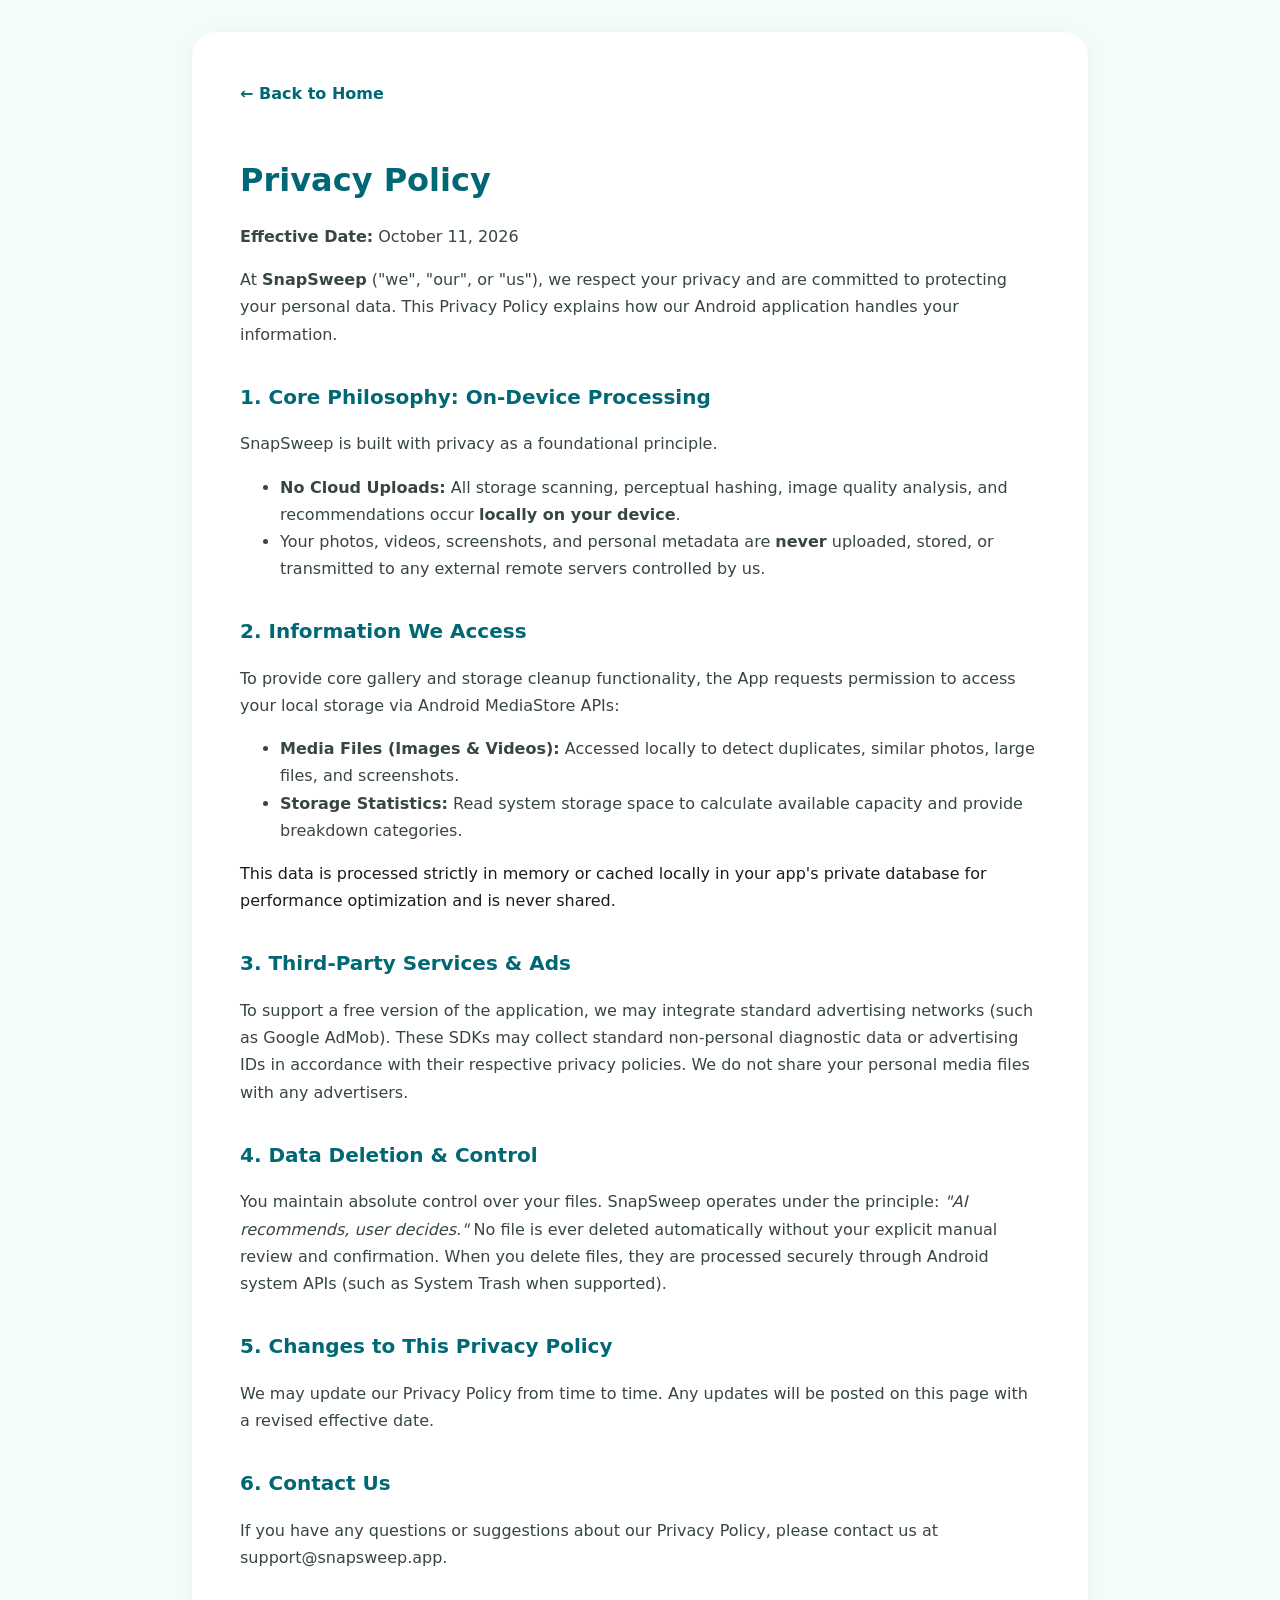
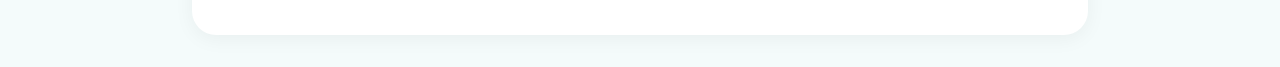
==== privacy.html @ 36ab7f23 "Create privacy.html" ====
<!DOCTYPE html>
<html lang="en">
<head>
    <meta charset="UTF-8">
    <meta name="viewport" content="width=device-width, initial-scale=1.0">
    <title>Privacy Policy — SnapSweep</title>
    <style>
        :root {
            --primary: #006874;
            --surface: #f4fbfb;
            --on-surface: #191c1d;
            --outline: #6f7979;
        }
        body {
            font-family: system-ui, -apple-system, BlinkMacSystemFont, 'Segoe UI', Roboto, sans-serif;
            background-color: var(--surface);
            color: var(--on-surface);
            margin: 0;
            padding: 2rem 1rem;
            line-height: 1.7;
        }
        .container {
            max-width: 800px;
            margin: 0 auto;
            background: white;
            padding: 3rem;
            border-radius: 24px;
            box-shadow: 0 4px 20px rgba(0,0,0,0.05);
        }
        h1 { color: var(--primary); margin-bottom: 0.5rem; }
        h2 { color: var(--primary); margin-top: 2rem; font-size: 1.25rem; }
        p, li { color: #384545; }
        .back-link { display: inline-block; margin-bottom: 1.5rem; color: var(--primary); text-decoration: none; font-weight: 600; }
        .back-link:hover { text-decoration: underline; }
    </style>
</head>
<body>

    <div class="container">
        <a href="index.html" class="back-link">&larr; Back to Home</a>
        <h1>Privacy Policy</h1>
        <p><strong>Effective Date:</strong> October 11, 2026</p>

        <p>At <strong>SnapSweep</strong> ("we", "our", or "us"), we respect your privacy and are committed to protecting your personal data. This Privacy Policy explains how our Android application handles your information.</p>

        <h2>1. Core Philosophy: On-Device Processing</h2>
        <p>SnapSweep is built with privacy as a foundational principle. 
        <ul>
            <li><strong>No Cloud Uploads:</strong> All storage scanning, perceptual hashing, image quality analysis, and recommendations occur <strong>locally on your device</strong>.</li>
            <li>Your photos, videos, screenshots, and personal metadata are <strong>never</strong> uploaded, stored, or transmitted to any external remote servers controlled by us.</li>
        </ul></p>

        <h2>2. Information We Access</h2>
        <p>To provide core gallery and storage cleanup functionality, the App requests permission to access your local storage via Android MediaStore APIs:
        <ul>
            <li><strong>Media Files (Images & Videos):</strong> Accessed locally to detect duplicates, similar photos, large files, and screenshots.</li>
            <li><strong>Storage Statistics:</strong> Read system storage space to calculate available capacity and provide breakdown categories.</li>
        </ul>
        This data is processed strictly in memory or cached locally in your app's private database for performance optimization and is never shared.</p>

        <h2>3. Third-Party Services & Ads</h2>
        <p>To support a free version of the application, we may integrate standard advertising networks (such as Google AdMob). These SDKs may collect standard non-personal diagnostic data or advertising IDs in accordance with their respective privacy policies. We do not share your personal media files with any advertisers.</p>

        <h2>4. Data Deletion & Control</h2>
        <p>You maintain absolute control over your files. SnapSweep operates under the principle: <em>"AI recommends, user decides."</em> No file is ever deleted automatically without your explicit manual review and confirmation. When you delete files, they are processed securely through Android system APIs (such as System Trash when supported).</p>

        <h2>5. Changes to This Privacy Policy</h2>
        <p>We may update our Privacy Policy from time to time. Any updates will be posted on this page with a revised effective date.</p>

        <h2>6. Contact Us</h2>
        <p>If you have any questions or suggestions about our Privacy Policy, please contact us at support@snapsweep.app.</p>
    </div>

</body>
</html>
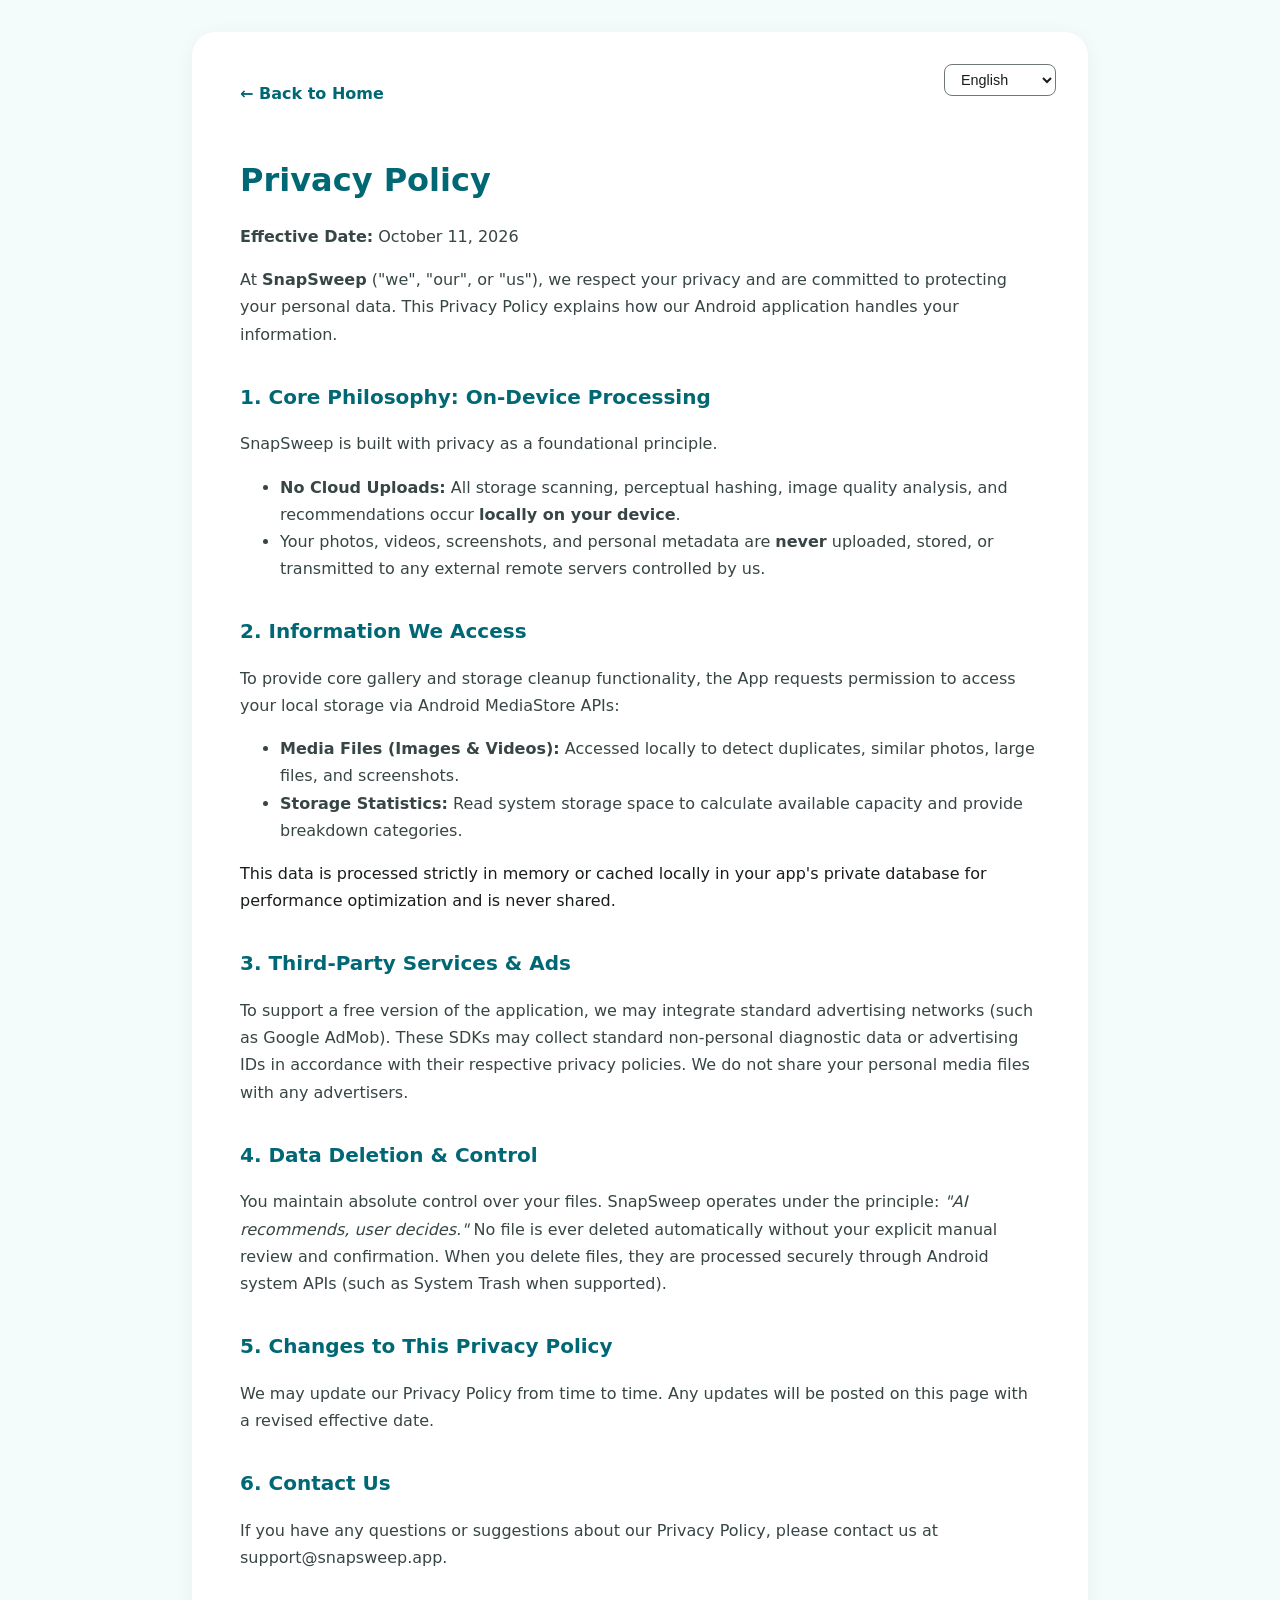
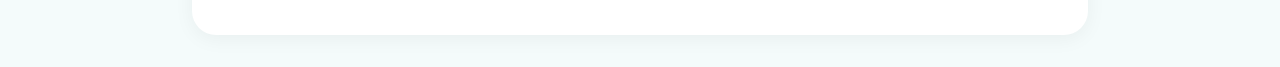
==== commit ca95556d: "Update privacy.html" ====
--- a/privacy.html
+++ b/privacy.html
@@ -26,6 +26,21 @@
             padding: 3rem;
             border-radius: 24px;
             box-shadow: 0 4px 20px rgba(0,0,0,0.05);
+            position: relative;
+        }
+        .lang-container {
+            position: absolute;
+            top: 2rem;
+            right: 2rem;
+        }
+        #languageSelector {
+            padding: 6px 12px;
+            border-radius: 8px;
+            border: 1px solid var(--outline);
+            background: white;
+            color: var(--on-surface);
+            font-size: 0.9rem;
+            cursor: pointer;
         }
         h1 { color: var(--primary); margin-bottom: 0.5rem; }
         h2 { color: var(--primary); margin-top: 2rem; font-size: 1.25rem; }
@@ -37,8 +52,15 @@
 <body>
 
     <div class="container">
-        <a href="index.html" class="back-link">&larr; Back to Home</a>
-        <h1>Privacy Policy</h1>
+        <div class="lang-container">
+            <select id="languageSelector">
+                <option value="en">English</option>
+                <option value="vi">Tiếng Việt</option>
+                <option value="ja">日本語</option>
+            </select>
+        </div>
+        <a href="index.html" class="back-link" data-i18n="back_home">&larr; Back to Home</a>
+        <h1 data-i18n="privacy_title">Privacy Policy</h1>
         <p><strong>Effective Date:</strong> October 11, 2026</p>
 
         <p>At <strong>SnapSweep</strong> ("we", "our", or "us"), we respect your privacy and are committed to protecting your personal data. This Privacy Policy explains how our Android application handles your information.</p>
@@ -71,5 +93,6 @@
         <p>If you have any questions or suggestions about our Privacy Policy, please contact us at support@snapsweep.app.</p>
     </div>
 
+    <script src="i18n.js"></script>
 </body>
 </html>
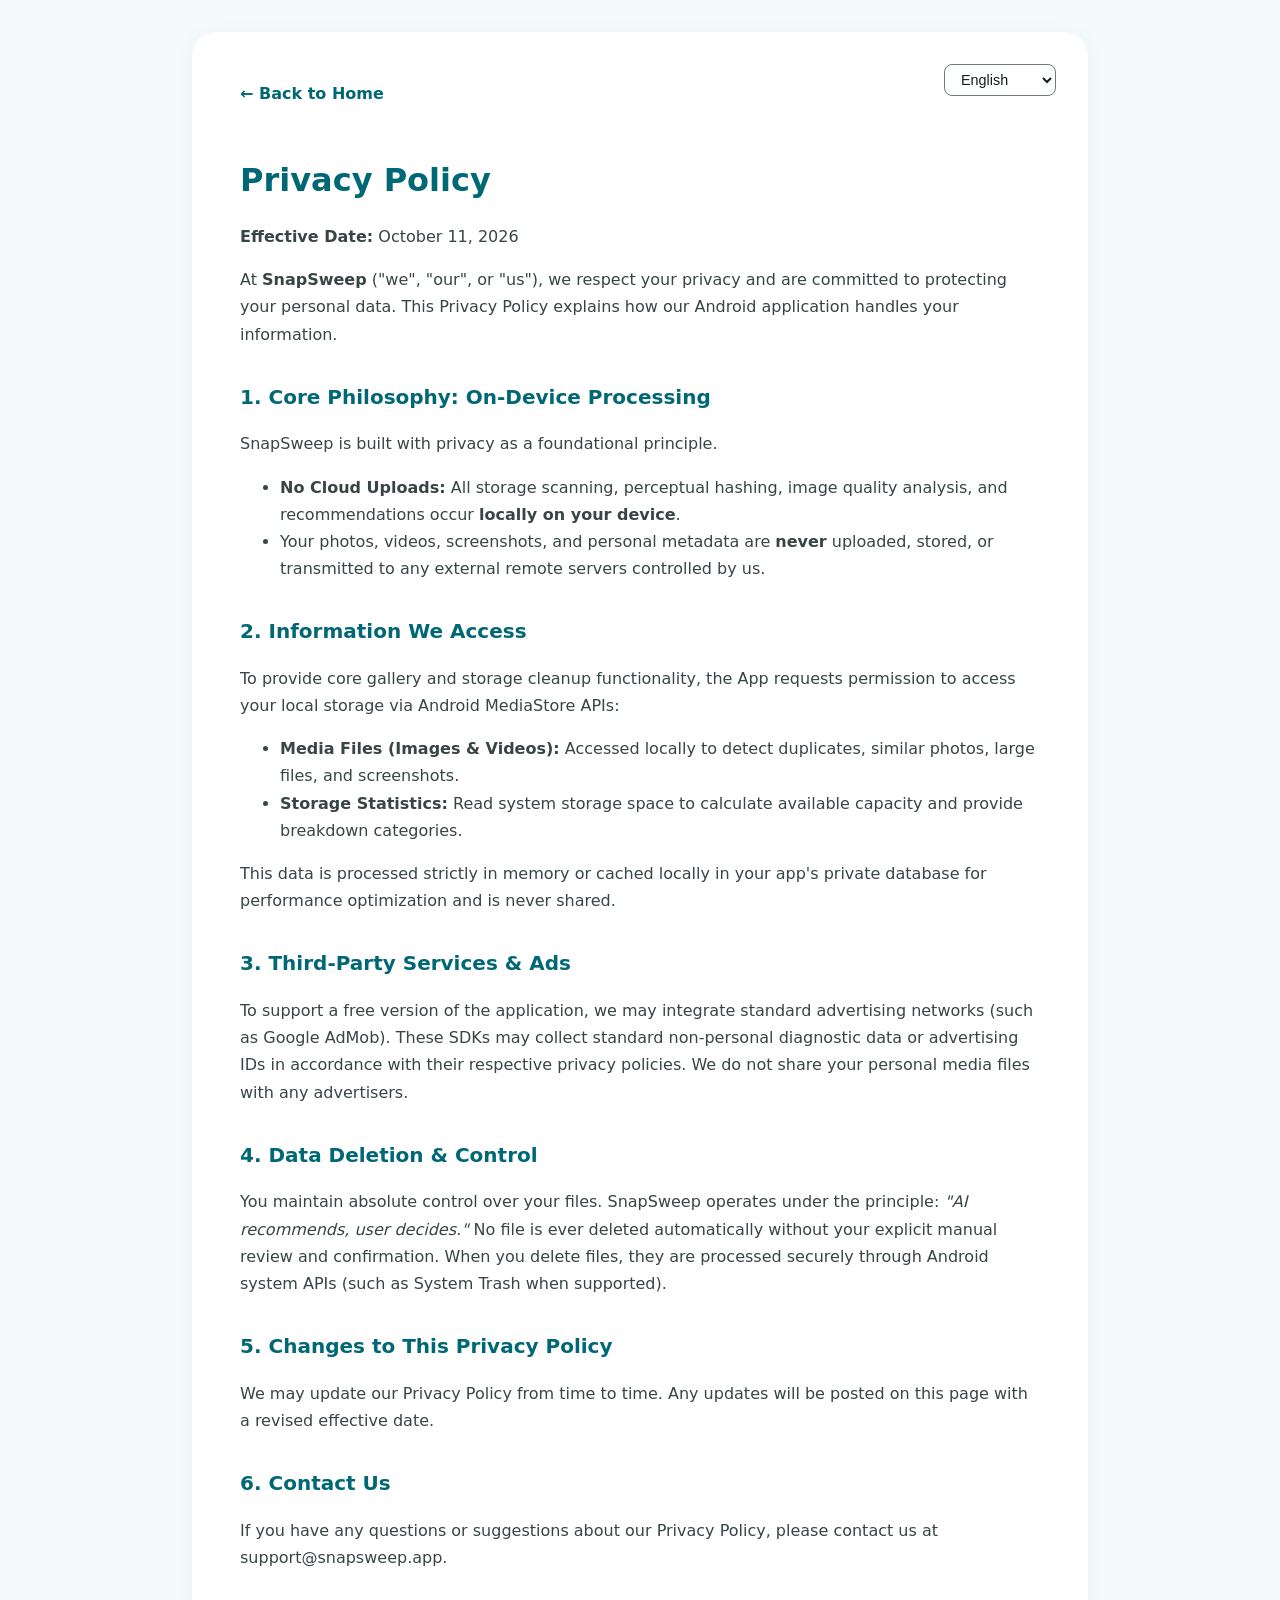
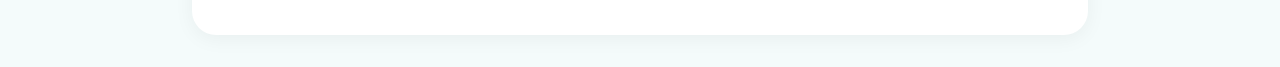
==== commit af3f53af: "Add files via upload" ====
--- a/privacy.html
+++ b/privacy.html
@@ -1,98 +1,98 @@
-<!DOCTYPE html>
-<html lang="en">
-<head>
-    <meta charset="UTF-8">
-    <meta name="viewport" content="width=device-width, initial-scale=1.0">
-    <title>Privacy Policy — SnapSweep</title>
-    <style>
-        :root {
-            --primary: #006874;
-            --surface: #f4fbfb;
-            --on-surface: #191c1d;
-            --outline: #6f7979;
-        }
-        body {
-            font-family: system-ui, -apple-system, BlinkMacSystemFont, 'Segoe UI', Roboto, sans-serif;
-            background-color: var(--surface);
-            color: var(--on-surface);
-            margin: 0;
-            padding: 2rem 1rem;
-            line-height: 1.7;
-        }
-        .container {
-            max-width: 800px;
-            margin: 0 auto;
-            background: white;
-            padding: 3rem;
-            border-radius: 24px;
-            box-shadow: 0 4px 20px rgba(0,0,0,0.05);
-            position: relative;
-        }
-        .lang-container {
-            position: absolute;
-            top: 2rem;
-            right: 2rem;
-        }
-        #languageSelector {
-            padding: 6px 12px;
-            border-radius: 8px;
-            border: 1px solid var(--outline);
-            background: white;
-            color: var(--on-surface);
-            font-size: 0.9rem;
-            cursor: pointer;
-        }
-        h1 { color: var(--primary); margin-bottom: 0.5rem; }
-        h2 { color: var(--primary); margin-top: 2rem; font-size: 1.25rem; }
-        p, li { color: #384545; }
-        .back-link { display: inline-block; margin-bottom: 1.5rem; color: var(--primary); text-decoration: none; font-weight: 600; }
-        .back-link:hover { text-decoration: underline; }
-    </style>
-</head>
-<body>
-
-    <div class="container">
-        <div class="lang-container">
-            <select id="languageSelector">
-                <option value="en">English</option>
-                <option value="vi">Tiếng Việt</option>
-                <option value="ja">日本語</option>
-            </select>
-        </div>
-        <a href="index.html" class="back-link" data-i18n="back_home">&larr; Back to Home</a>
-        <h1 data-i18n="privacy_title">Privacy Policy</h1>
-        <p><strong>Effective Date:</strong> October 11, 2026</p>
-
-        <p>At <strong>SnapSweep</strong> ("we", "our", or "us"), we respect your privacy and are committed to protecting your personal data. This Privacy Policy explains how our Android application handles your information.</p>
-
-        <h2>1. Core Philosophy: On-Device Processing</h2>
-        <p>SnapSweep is built with privacy as a foundational principle. 
-        <ul>
-            <li><strong>No Cloud Uploads:</strong> All storage scanning, perceptual hashing, image quality analysis, and recommendations occur <strong>locally on your device</strong>.</li>
-            <li>Your photos, videos, screenshots, and personal metadata are <strong>never</strong> uploaded, stored, or transmitted to any external remote servers controlled by us.</li>
-        </ul></p>
-
-        <h2>2. Information We Access</h2>
-        <p>To provide core gallery and storage cleanup functionality, the App requests permission to access your local storage via Android MediaStore APIs:
-        <ul>
-            <li><strong>Media Files (Images & Videos):</strong> Accessed locally to detect duplicates, similar photos, large files, and screenshots.</li>
-            <li><strong>Storage Statistics:</strong> Read system storage space to calculate available capacity and provide breakdown categories.</li>
-        </ul>
-        This data is processed strictly in memory or cached locally in your app's private database for performance optimization and is never shared.</p>
-
-        <h2>3. Third-Party Services & Ads</h2>
-        <p>To support a free version of the application, we may integrate standard advertising networks (such as Google AdMob). These SDKs may collect standard non-personal diagnostic data or advertising IDs in accordance with their respective privacy policies. We do not share your personal media files with any advertisers.</p>
-
-        <h2>4. Data Deletion & Control</h2>
-        <p>You maintain absolute control over your files. SnapSweep operates under the principle: <em>"AI recommends, user decides."</em> No file is ever deleted automatically without your explicit manual review and confirmation. When you delete files, they are processed securely through Android system APIs (such as System Trash when supported).</p>
-
-        <h2>5. Changes to This Privacy Policy</h2>
-        <p>We may update our Privacy Policy from time to time. Any updates will be posted on this page with a revised effective date.</p>
-
-        <h2>6. Contact Us</h2>
-        <p>If you have any questions or suggestions about our Privacy Policy, please contact us at support@snapsweep.app.</p>
-    </div>
-
-    <script src="i18n.js"></script>
-</body>
-</html>
+<!DOCTYPE html>
+<html lang="en">
+<head>
+    <meta charset="UTF-8">
+    <meta name="viewport" content="width=device-width, initial-scale=1.0">
+    <title data-i18n="privacy_document_title">Privacy Policy — SnapSweep</title>
+    <style>
+        :root {
+            --primary: #006874;
+            --surface: #f4fbfb;
+            --on-surface: #191c1d;
+            --outline: #6f7979;
+        }
+        body {
+            font-family: system-ui, -apple-system, BlinkMacSystemFont, 'Segoe UI', Roboto, sans-serif;
+            background-color: var(--surface);
+            color: var(--on-surface);
+            margin: 0;
+            padding: 2rem 1rem;
+            line-height: 1.7;
+        }
+        .container {
+            max-width: 800px;
+            margin: 0 auto;
+            background: white;
+            padding: 3rem;
+            border-radius: 24px;
+            box-shadow: 0 4px 20px rgba(0,0,0,0.05);
+            position: relative;
+        }
+        .lang-container {
+            position: absolute;
+            top: 2rem;
+            right: 2rem;
+        }
+        #languageSelector {
+            padding: 6px 12px;
+            border-radius: 8px;
+            border: 1px solid var(--outline);
+            background: white;
+            color: var(--on-surface);
+            font-size: 0.9rem;
+            cursor: pointer;
+        }
+        h1 { color: var(--primary); margin-bottom: 0.5rem; }
+        h2 { color: var(--primary); margin-top: 2rem; font-size: 1.25rem; }
+        p, li { color: #384545; }
+        .back-link { display: inline-block; margin-bottom: 1.5rem; color: var(--primary); text-decoration: none; font-weight: 600; }
+        .back-link:hover { text-decoration: underline; }
+    </style>
+</head>
+<body>
+
+    <div class="container">
+        <div class="lang-container">
+            <select id="languageSelector">
+                <option value="en">English</option>
+                <option value="vi">Tiếng Việt</option>
+                <option value="ja">日本語</option>
+            </select>
+        </div>
+        <a href="index.html" class="back-link" data-i18n="back_home">&larr; Back to Home</a>
+        <h1 data-i18n="privacy_title">Privacy Policy</h1>
+        <p><strong data-i18n="effective_date_label">Effective Date:</strong> <time datetime="2026-10-11" data-i18n="effective_date_value">October 11, 2026</time></p>
+
+        <p data-i18n-html="privacy_intro">At <strong>SnapSweep</strong> ("we", "our", or "us"), we respect your privacy and are committed to protecting your personal data. This Privacy Policy explains how our Android application handles your information.</p>
+
+        <h2 data-i18n="privacy_section_1_title">1. Core Philosophy: On-Device Processing</h2>
+        <p data-i18n="privacy_section_1_intro">SnapSweep is built with privacy as a foundational principle.</p>
+        <ul>
+            <li data-i18n-html="privacy_section_1_item_1"><strong>No Cloud Uploads:</strong> All storage scanning, perceptual hashing, image quality analysis, and recommendations occur <strong>locally on your device</strong>.</li>
+            <li data-i18n-html="privacy_section_1_item_2">Your photos, videos, screenshots, and personal metadata are <strong>never</strong> uploaded, stored, or transmitted to any external remote servers controlled by us.</li>
+        </ul>
+
+        <h2 data-i18n="privacy_section_2_title">2. Information We Access</h2>
+        <p data-i18n="privacy_section_2_intro">To provide core gallery and storage cleanup functionality, the App requests permission to access your local storage via Android MediaStore APIs:</p>
+        <ul>
+            <li data-i18n-html="privacy_section_2_item_1"><strong>Media Files (Images &amp; Videos):</strong> Accessed locally to detect duplicates, similar photos, large files, and screenshots.</li>
+            <li data-i18n-html="privacy_section_2_item_2"><strong>Storage Statistics:</strong> Read system storage space to calculate available capacity and provide breakdown categories.</li>
+        </ul>
+        <p data-i18n="privacy_section_2_after">This data is processed strictly in memory or cached locally in your app's private database for performance optimization and is never shared.</p>
+
+        <h2 data-i18n="privacy_section_3_title">3. Third-Party Services &amp; Ads</h2>
+        <p data-i18n="privacy_section_3">To support a free version of the application, we may integrate standard advertising networks (such as Google AdMob). These SDKs may collect standard non-personal diagnostic data or advertising IDs in accordance with their respective privacy policies. We do not share your personal media files with any advertisers.</p>
+
+        <h2 data-i18n="privacy_section_4_title">4. Data Deletion &amp; Control</h2>
+        <p data-i18n-html="privacy_section_4">You maintain absolute control over your files. SnapSweep operates under the principle: <em>"AI recommends, user decides."</em> No file is ever deleted automatically without your explicit manual review and confirmation. When you delete files, they are processed securely through Android system APIs (such as System Trash when supported).</p>
+
+        <h2 data-i18n="privacy_section_5_title">5. Changes to This Privacy Policy</h2>
+        <p data-i18n="privacy_section_5">We may update our Privacy Policy from time to time. Any updates will be posted on this page with a revised effective date.</p>
+
+        <h2 data-i18n="privacy_section_6_title">6. Contact Us</h2>
+        <p data-i18n="privacy_section_6">If you have any questions or suggestions about our Privacy Policy, please contact us at support@snapsweep.app.</p>
+    </div>
+
+    <script src="i18n.js"></script>
+</body>
+</html>
